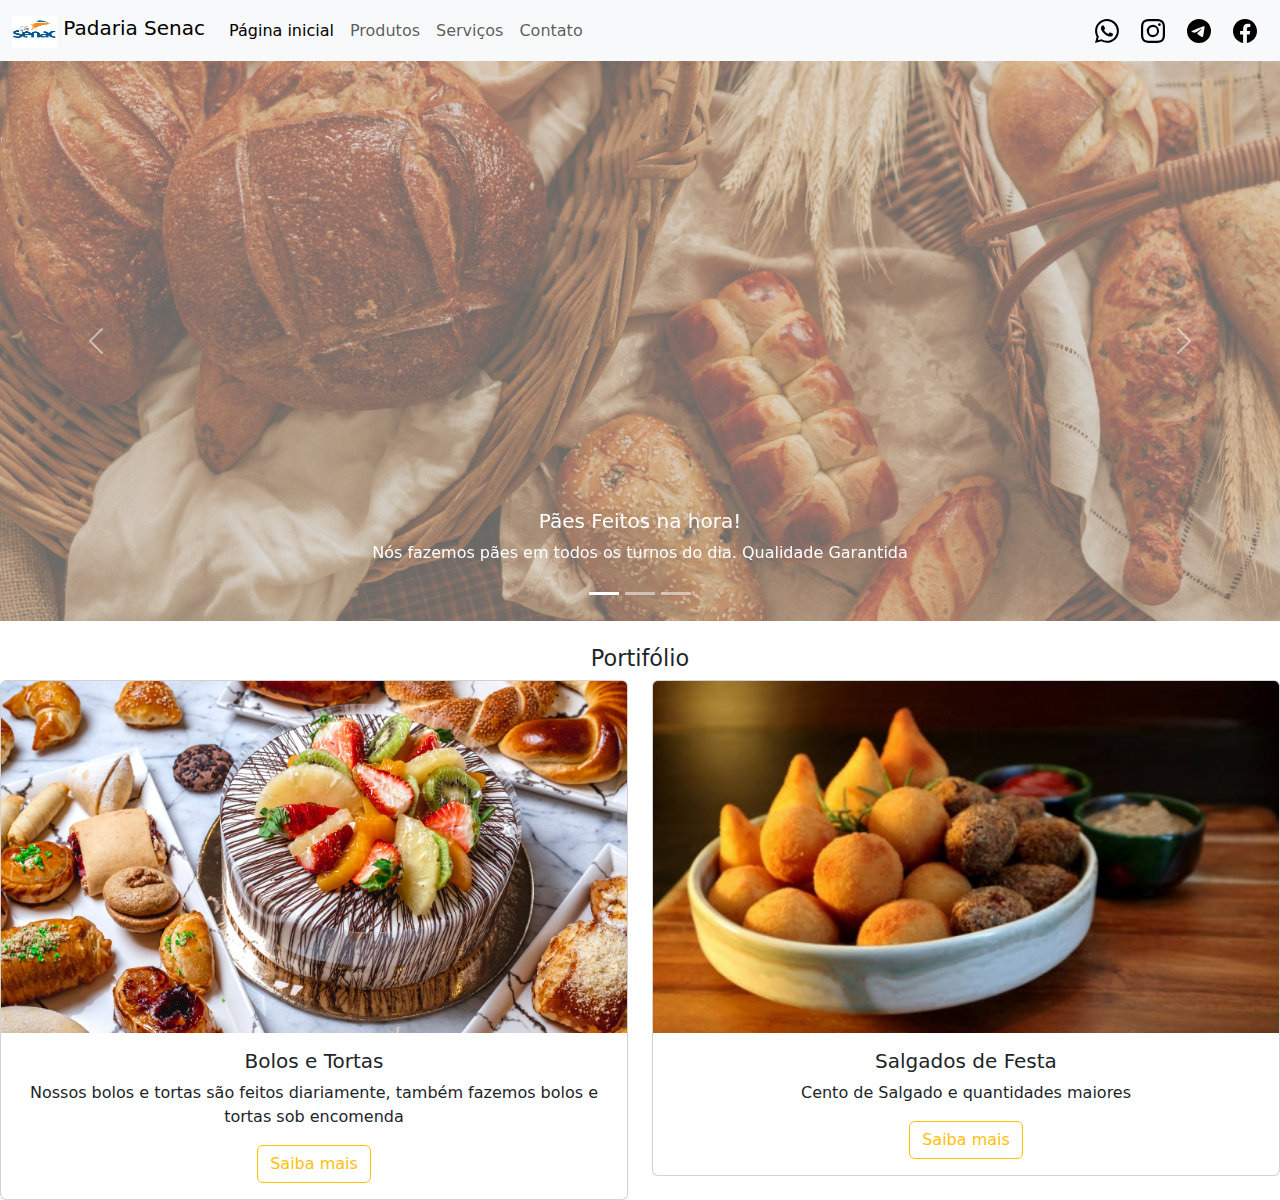
==== index.html @ 42d28233 "Header, pagina de servicos e pagina de contatos" ====
<!DOCTYPE html>
<html lang="pt-br">
<head>
    <meta charset="UTF-8">
    <meta name="viewport" content="width=device-width, initial-scale=1.0">
    <title>Padaria Senac</title>
    <link rel="stylesheet" href="css/style.css">
    <link href="https://cdn.jsdelivr.net/npm/bootstrap@5.3.3/dist/css/bootstrap.min.css" rel="stylesheet" integrity="sha384-QWTKZyjpPEjISv5WaRU9OFeRpok6YctnYmDr5pNlyT2bRjXh0JMhjY6hW+ALEwIH" crossorigin="anonymous">
</head>
<body>
  <header>
    <nav class="navbar navbar-expand-lg bg-body-tertiary">
      <div class="container-fluid">
        <a class="navbar-brand" href="index.html">
          <img src="img/padaria senac.png" alt="Logo" width="45" height="32" class="d-inline-block align-text-top">
          Padaria Senac
        </a>
        <button class="navbar-toggler" type="button" data-bs-toggle="collapse" data-bs-target="#navbarSupportedContent"     aria-controls="navbarSupportedContent" aria-expanded="false" aria-label="Toggle navigation">
          <span class="navbar-toggler-icon"></span>
        </button>
        <div class="collapse navbar-collapse" id="navbarSupportedContent">
          <ul class="navbar-nav me-auto mb-2 mb-lg-0">
            <li class="nav-item">
              <a class="nav-link active" aria-current="page" href="index.html">Página inicial</a>
            </li>
            <li class="nav-item">
              <a class="nav-link"  href="produtos.html">Produtos</a>
            </li>
            <li class="nav-item">
              <a class="nav-link" href="servico.html">Serviços</a>
            </li>
            <li class="nav-item">
              <a class="nav-link" href="contato.html">Contato</a>
            </li>
          </ul>
          <ul class="navbar-nav mb-2 mb-lg-0">
            <li class="nav-item">
              <a class="nav-link" href="https://api.whatsapp.com/send?phone=2140028922">
                <img src="img/whatsapp.svg" alt="WhatsApp" width="30" height="24">
              </a>
            </li>
            <li class="nav-item">
              <a class="nav-link" href="https://www.instagram.com/seu_perfil">
                <img src="img/instagram.svg" alt="Instagram" width="30" height="24">
              </a>
            </li>
            <li class="nav-item">
              <a class="nav-link" href="https://t.me/seu_perfil">
                <img src="img/telegram.svg" alt="Telegram" width="30" height="24">
              </a>
            </li>
            <li class="nav-item">
              <a class="nav-link" href="https://www.facebook.com/seu_perfil">
                <img src="img/facebook.svg" alt="Facebook" width="30" height="24">
              </a>
            </li>
          </ul>
        </div>
      </div>
    </nav>
  </header>
  <!-- Carousel -->  
<div id="carouselExampleCaptions" class="carousel slide">
    <div class="carousel-indicators">
      <button type="button" data-bs-target="#carouselExampleCaptions" data-bs-slide-to="0" class="active" aria-current="true" aria-label="Slide 1"></button>
      <button type="button" data-bs-target="#carouselExampleCaptions" data-bs-slide-to="1" aria-label="Slide 2"></button>
      <button type="button" data-bs-target="#carouselExampleCaptions" data-bs-slide-to="2" aria-label="Slide 3"></button>
    </div>
    <div class="carousel-inner">
      <div class="carousel-item active">
        <img src="img/Paes-carossel.png"  class="d-block w-100" alt="Pães franceses">
        <div class="carousel-caption d-none d-md-block">
          <h5>Pães Feitos na hora!</h5>
          <p>Nós fazemos pães em todos os turnos do dia. Qualidade Garantida</p>
        </div>
      </div>
      <div class="carousel-item">
        <img src="img/Pao de queijo-carossel.png" class="d-block w-100" alt="cesta de pão de queijo">
        <div class="carousel-caption d-none d-md-block">
          <h5>Pão de queijo</h5>
          <p>Pão de queijo com queijo minas e mussarela</p>
        </div>
      </div>
      <div class="carousel-item">
        <img src="img/Cafe-carossel.png" class="d-block w-100" alt="Cafe na xícara">
        <div class="carousel-caption d-none d-md-block">
          <h5>Café direto de minas!</h5>
          <p>Café da mais alta qualidade, sempre quentinho!</p>
        </div>
      </div>
    </div>
    <button class="carousel-control-prev" type="button" data-bs-target="#carouselExampleCaptions" data-bs-slide="prev">
      <span class="carousel-control-prev-icon" aria-hidden="true"></span>
      <span class="visually-hidden">Previous</span>
    </button>
    <button class="carousel-control-next" type="button" data-bs-target="#carouselExampleCaptions" data-bs-slide="next">
      <span class="carousel-control-next-icon" aria-hidden="true"></span>
      <span class="visually-hidden">Next</span>
    </button>
  </div>
  <br>
  <!-- Card de serviços -->
  <h3 style="text-align: center; font-size: 140%;">Portifólio</h3>
  <div class="row">
    <div class="col-sm-6 mb-3 mb-sm-0">
      <div class="card text-center">
        <img src="img/Bolo e torta.png" class="card-img-top" alt="Uma torta">
        <div class="card-body">
          <h5 class="card-title">Bolos e Tortas</h5>
          <p class="card-text">Nossos bolos e tortas são feitos diariamente, também fazemos bolos e tortas sob encomenda</p>
          <a href="produtos.html" class="btn btn-outline-warning">Saiba mais</a>
        </div>
      </div>
    </div>
    <div class="col-sm-6">
      <div class="card text-center">
        <img src="img/salgados.png" class="card-img-top" alt="Salgados">
        <div class="card-body">
          <h5 class="card-title">Salgados de Festa</h5>
          <p class="card-text">Cento de Salgado e quantidades maiores</p>
          <a href="produtos.html" class="btn btn-outline-warning">Saiba mais</a>
        </div>
      </div>
    </div>
  </div>






<footer>
    <script src="https://cdn.jsdelivr.net/npm/bootstrap@5.3.3/dist/js/bootstrap.bundle.min.js" integrity="sha384-YvpcrYf0tY3lHB60NNkmXc5s9fDVZLESaAA55NDzOxhy9GkcIdslK1eN7N6jIeHz" crossorigin="anonymous"></script>
</footer>
</body>
</html>
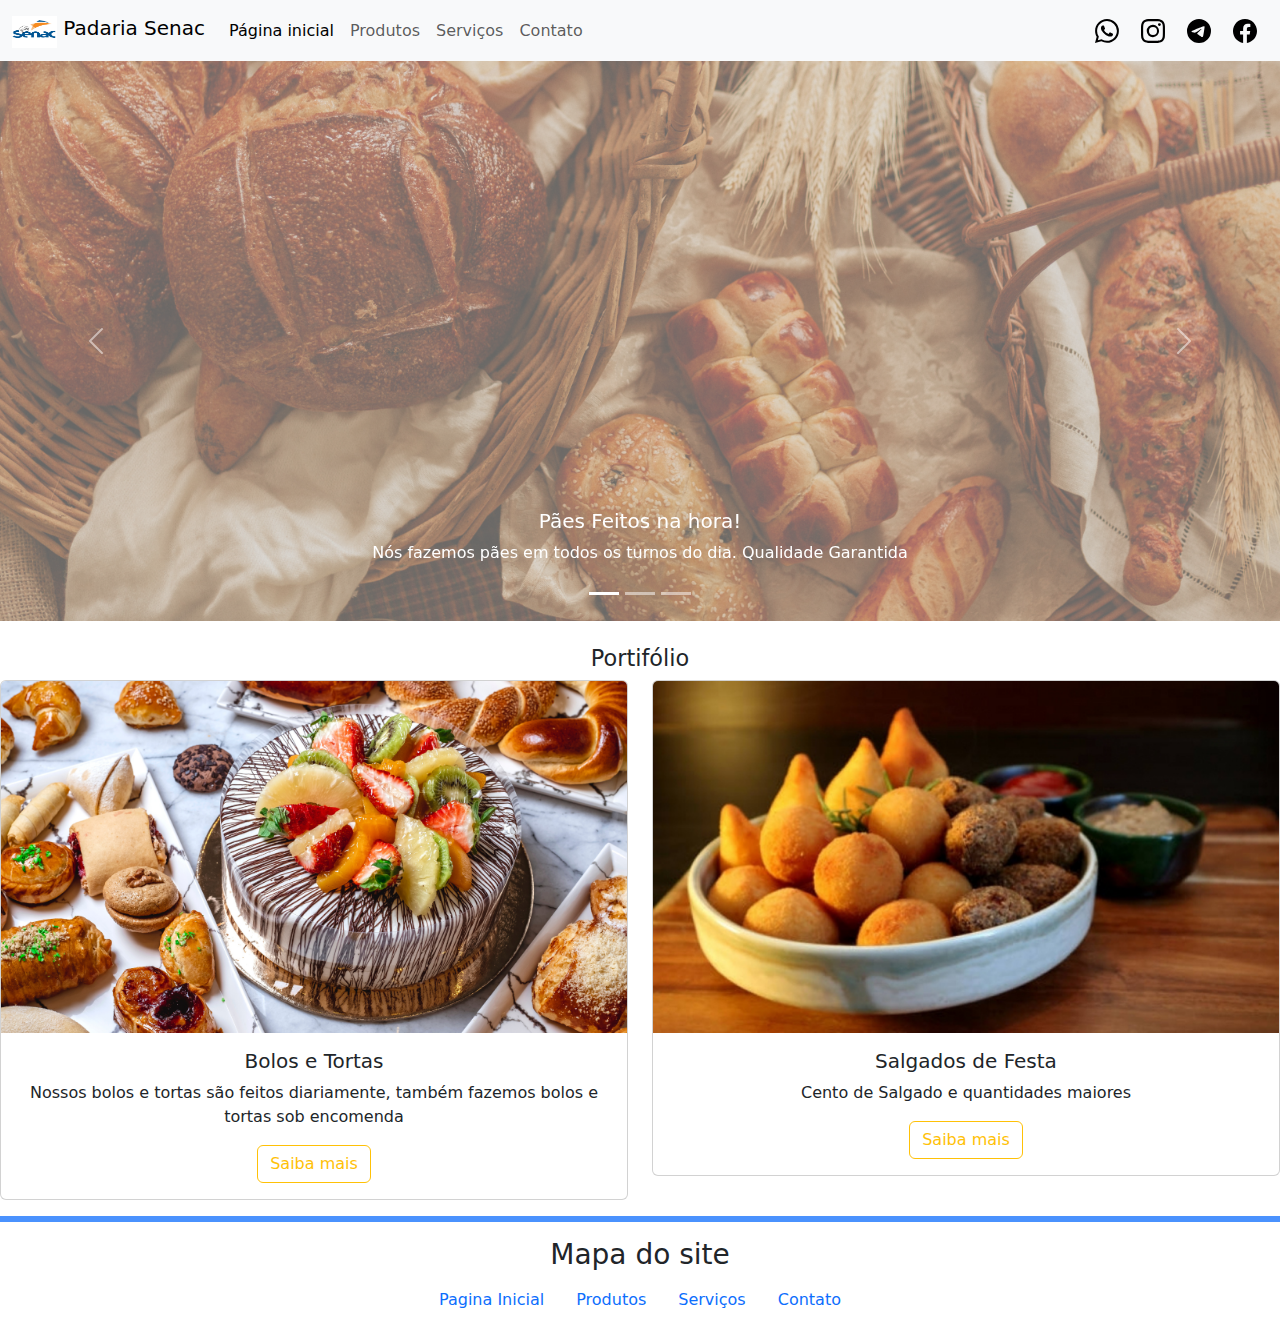
==== commit c4035688: "footer" ====
--- a/index.html
+++ b/index.html
@@ -123,13 +123,26 @@
       </div>
     </div>
   </div>
-
-
-
-
-
-
-<footer>
+  <hr class="border border-primary border-3 opacity-75">
+<footer>  
+  <div class="justify-content-center">
+    <h3 style="text-align: center;">Mapa do site</h3>
+  </div>
+  <ul class="nav justify-content-center">    
+    <li class="nav-item">
+      <a class="nav-link active" href="index.html">Pagina Inicial</a>
+    </li>
+    <li class="nav-item">
+      <a class="nav-link" href="produtos.html">Produtos</a>
+    </li>
+    <li class="nav-item">
+      <a class="nav-link" href="servico.html">Serviços</a>
+    </li>
+    <li class="nav-item">
+      <a class="nav-link" href="contato.html">Contato</a>
+    </li>
+  </ul>
+  
     <script src="https://cdn.jsdelivr.net/npm/bootstrap@5.3.3/dist/js/bootstrap.bundle.min.js" integrity="sha384-YvpcrYf0tY3lHB60NNkmXc5s9fDVZLESaAA55NDzOxhy9GkcIdslK1eN7N6jIeHz" crossorigin="anonymous"></script>
 </footer>
 </body>
--- a/css/style.css
+++ b/css/style.css
@@ -0,0 +1,23 @@
+/* Estilo para centralizar o formulário */
+.form-container {
+    display: flex;
+    justify-content: center;
+    align-items: center;
+    height: 100vh; /* Altura da tela */
+    background-color: #f8f9fa;
+  }
+
+  .form-box {
+    border: 2px solid #007bff;
+    padding: 20px;
+    border-radius: 10px;
+    background-color: #ffffff;
+    width: 100%;
+    max-width: 500px; /* Largura máxima do formulário */
+  }
+
+  .form-box label {
+    font-weight: bold;
+  }
+
+  